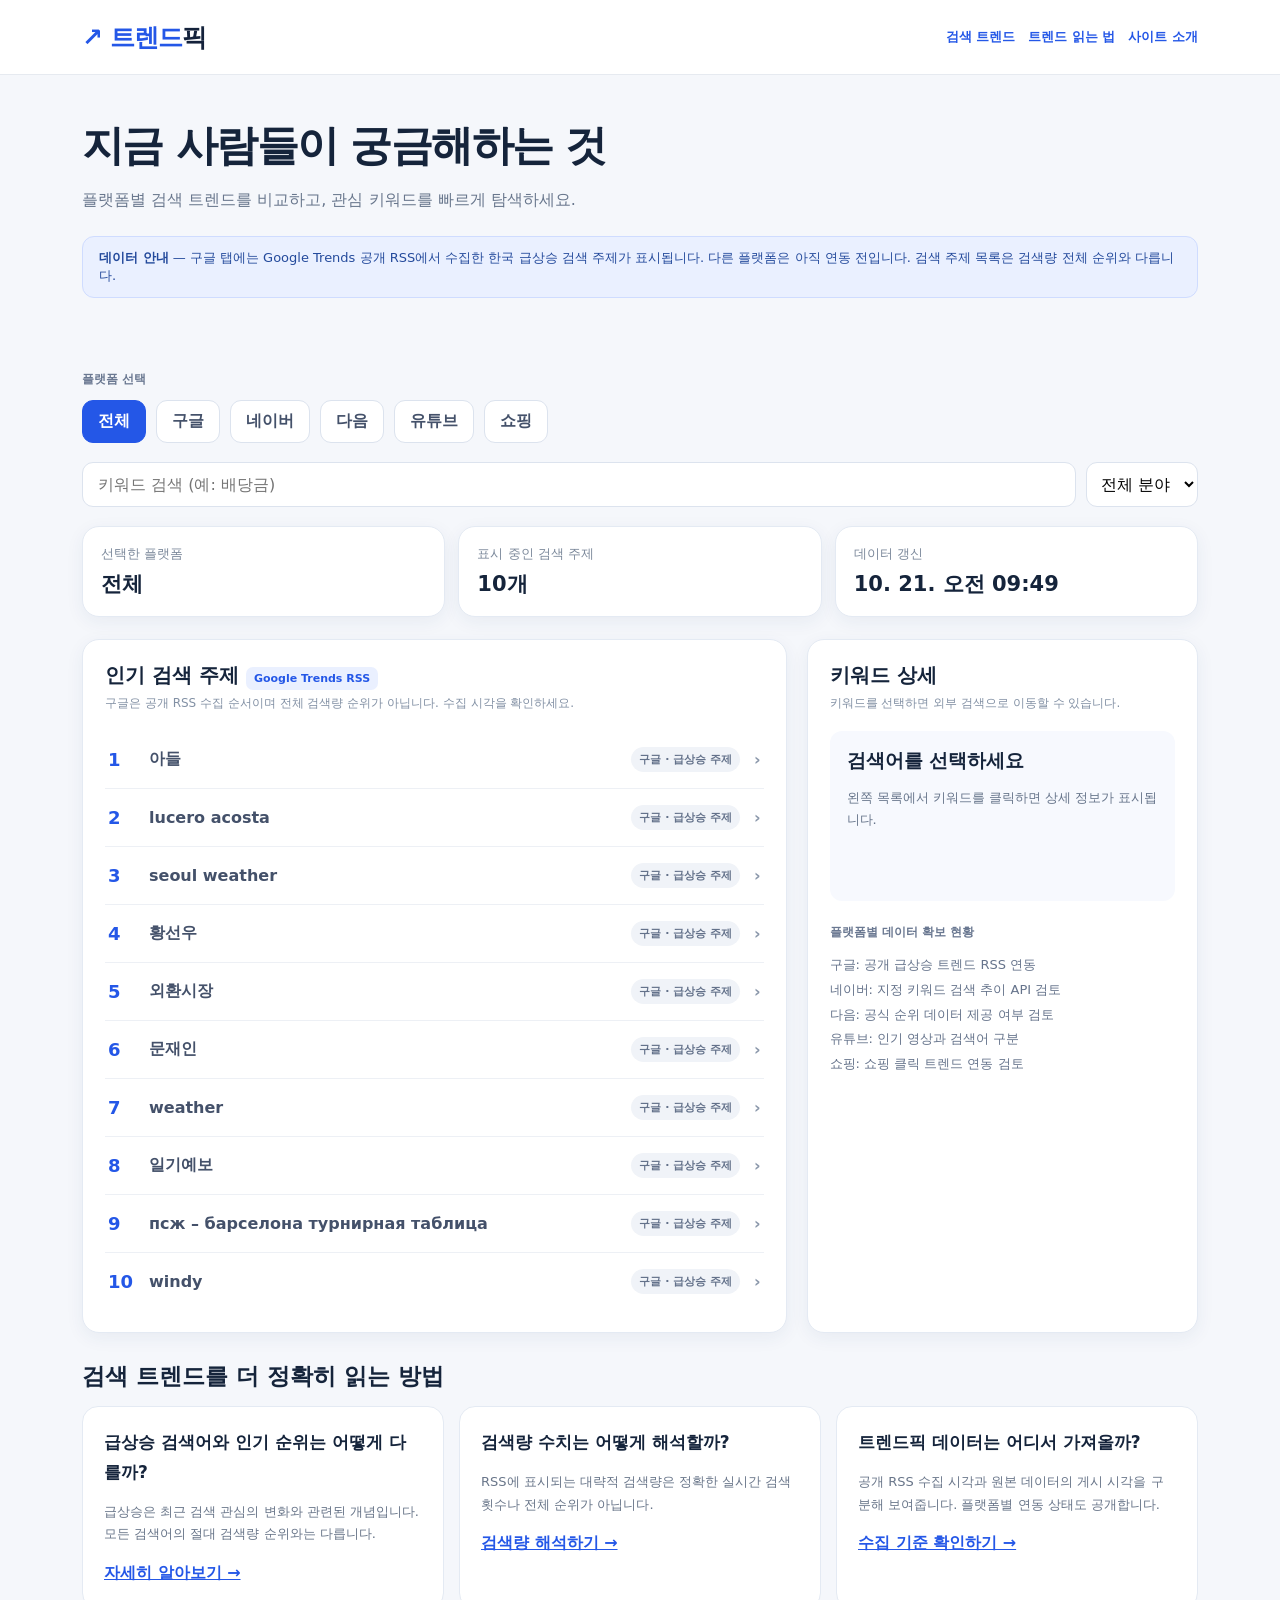
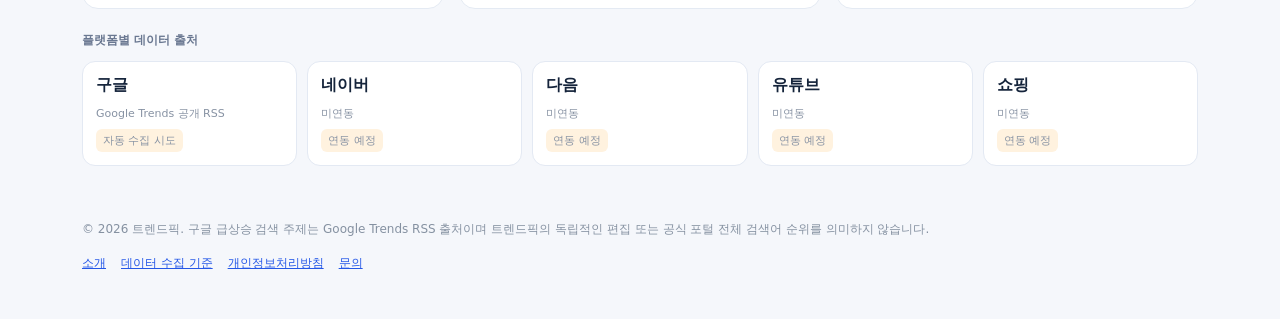
==== index.html @ c9e68863 "Add files via upload" ====
<!doctype html><html lang="ko"><head><meta charset="utf-8"><meta name="viewport" content="width=device-width,initial-scale=1"><meta name="description" content="포털별 인기 검색 트렌드를 한눈에 비교하는 트렌드픽 시제품"><title>트렌드픽 | 한국 검색 트렌드</title><style>:root{font-family:Pretendard,'Noto Sans KR',system-ui,sans-serif;color:#15243b;background:#f5f7fb}*{box-sizing:border-box}body{margin:0}header{background:#fff;border-bottom:1px solid #e6eaf0}.wrap{max-width:1160px;margin:auto;padding:0 22px}.nav{height:74px;display:flex;align-items:center;justify-content:space-between}.brand{font-size:25px;font-weight:900;letter-spacing:-1px;color:#2457e7}.brand span{color:#14223b}.nav small{color:#687589}.hero{padding:43px 0 27px}.hero h1{font-size:clamp(27px,4vw,42px);letter-spacing:-1.6px;margin:0 0 12px}.hero p{color:#69778d;margin:0;line-height:1.7}.notice{background:#eaf0ff;border:1px solid #cfdcff;color:#244a9c;padding:12px 16px;border-radius:12px;margin:23px 0;font-size:13px}.controls{display:flex;gap:10px;flex-wrap:wrap;margin-bottom:19px}button,input,select{font:inherit}button{cursor:pointer;border:1px solid #dce3ee;background:white;color:#44516a;border-radius:11px;padding:10px 15px;font-weight:700}button.active{background:#2457e7;color:white;border-color:#2457e7}.search{display:flex;gap:10px;flex:1;min-width:220px}.search input{width:100%;border:1px solid #dce3ee;border-radius:11px;padding:12px 15px;outline:none}.stats{display:grid;grid-template-columns:repeat(3,1fr);gap:13px;margin-bottom:22px}.stat,.panel{background:white;border:1px solid #e4eaf3;border-radius:17px;box-shadow:0 5px 18px #1a3d7710}.stat{padding:18px}.stat small{display:block;color:#7c899b;margin-bottom:7px}.stat strong{font-size:21px}.layout{display:grid;grid-template-columns:minmax(0,1.8fr) minmax(260px,1fr);gap:20px}.panel{padding:22px}.panel h2{font-size:20px;margin:0 0 6px}.sub{font-size:12px;color:#8290a4;margin:0 0 19px}.trend{width:100%;display:flex;align-items:center;text-align:left;border:0;border-bottom:1px solid #edf0f5;border-radius:0;padding:16px 3px;gap:14px;background:transparent}.trend:last-child{border-bottom:0}.trend:hover{background:#f8faff}.rank{font-weight:900;font-size:18px;width:27px;color:#2457e7}.term{flex:1;font-weight:750}.cat{font-size:11px;border-radius:20px;padding:5px 8px;background:#f0f3f8;color:#63718a}.arrow{color:#8a97aa}.detail{background:#f7f9fe;border-radius:12px;padding:17px;min-height:170px}.detail h3{margin:0 0 9px}.detail p{color:#67758b;font-size:13px;line-height:1.7}.links{display:flex;gap:7px;flex-wrap:wrap;margin-top:15px}.links a{color:#2457e7;text-decoration:none;background:white;border:1px solid #dce4f2;padding:9px 10px;border-radius:9px;font-size:12px;font-weight:700}.pill{display:inline-block;font-size:11px;color:#2457e7;background:#eaf0ff;border-radius:30px;padding:5px 9px;margin-bottom:10px}.empty{color:#8290a4;padding:30px 5px}.foot{font-size:12px;color:#8591a1;padding:30px 0 45px;line-height:1.8}.section{font-size:12px;font-weight:800;color:#6a7891;margin:23px 0 12px}.sources{display:grid;grid-template-columns:repeat(5,1fr);gap:10px;margin-bottom:23px}.source{padding:13px;background:#fff;border:1px solid #e3e9f3;border-radius:13px}.source b{display:block;margin-bottom:6px}.source span{font-size:11px;color:#8792a3}.badge{display:inline-block;font-size:10px;background:#fff2df;color:#9d6114;padding:4px 7px;border-radius:6px;margin-top:8px}@media(max-width:750px){.layout{grid-template-columns:1fr}.stats{grid-template-columns:1fr 1fr}.stats .stat:last-child{grid-column:1/-1}.sources{grid-template-columns:repeat(2,1fr)}.nav small{display:none}.hero{padding-top:30px}.panel{padding:17px}}.toplinks{display:flex;gap:13px;flex-wrap:wrap}.toplinks a{font-size:13px;color:#2457e7;text-decoration:none;font-weight:750}.editorial{margin-top:28px}.editorial h2{font-size:23px;margin:0 0 14px}.articlegrid{display:grid;grid-template-columns:repeat(3,1fr);gap:15px}.articlecard{background:#fff;border:1px solid #e4eaf3;border-radius:16px;padding:21px;line-height:1.75}.articlecard h3{font-size:17px;margin:0 0 8px}.articlecard p{font-size:13px;color:#687589}.articlecard a{font-weight:800;color:#2457e7}.legalnav{display:flex;gap:15px;flex-wrap:wrap;margin-top:12px}.legalnav a{color:#2457e7}.detailmeta{border-top:1px solid #dce4f2;margin-top:15px;padding-top:12px;font-size:12px;color:#63718a}@media(max-width:750px){.articlegrid{grid-template-columns:1fr}.toplinks{gap:8px}} </style></head><body><header><div class="wrap nav"><div class="brand">↗ 트렌드<span>픽</span></div><nav class="toplinks" aria-label="사이트 안내"><a href="./">검색 트렌드</a><a href="./guide.html">트렌드 읽는 법</a><a href="./about.html">사이트 소개</a></nav></div></header><main class="wrap"><section class="hero"><h1>지금 사람들이 궁금해하는 것</h1><p>플랫폼별 검색 트렌드를 비교하고, 관심 키워드를 빠르게 탐색하세요.</p><div class="notice"><b>데이터 안내</b> — 구글 탭에는 Google Trends 공개 RSS에서 수집한 한국 급상승 검색 주제가 표시됩니다. 다른 플랫폼은 아직 연동 전입니다. 검색 주제 목록은 검색량 전체 순위와 다릅니다.</div></section><div class="section">플랫폼 선택</div><div id="platforms" class="controls"></div><div class="controls"><div class="search"><input id="search" placeholder="키워드 검색 (예: 배당금)" aria-label="키워드 검색"></div><select id="category" aria-label="분야 선택" style="border:1px solid #dce3ee;border-radius:11px;padding:10px;background:white"><option value="전체">전체 분야</option><option>경제</option><option>부동산</option><option>생활</option><option>문화</option><option>IT</option><option>쇼핑</option></select></div><div class="stats"><div class="stat"><small>선택한 플랫폼</small><strong id="selectedPlatform">전체</strong></div><div class="stat"><small>표시 중인 검색 주제</small><strong id="count">0개</strong></div><div class="stat"><small>데이터 갱신</small><strong id="updatedAt">확인 중</strong></div></div><div class="layout"><section class="panel"><h2>인기 검색 주제 <span style="font-size:11px;color:#2457e7;background:#eaf0ff;padding:5px 8px;border-radius:7px" id="sourceBadge">데이터 확인 중</span></h2><p class="sub">구글은 공개 RSS 수집 순서이며 전체 검색량 순위가 아닙니다. 수집 시각을 확인하세요.</p><div id="list"></div></section><aside class="panel"><h2>키워드 상세</h2><p class="sub">키워드를 선택하면 외부 검색으로 이동할 수 있습니다.</p><div class="detail" id="detail"><h3>검색어를 선택하세요</h3><p>왼쪽 목록에서 키워드를 클릭하면 상세 정보가 표시됩니다.</p></div><div class="section">플랫폼별 데이터 확보 현황</div><div style="font-size:13px;line-height:1.9;color:#65738b">구글: 공개 급상승 트렌드 RSS 연동<br>네이버: 지정 키워드 검색 추이 API 검토<br>다음: 공식 순위 데이터 제공 여부 검토<br>유튜브: 인기 영상과 검색어 구분<br>쇼핑: 쇼핑 클릭 트렌드 연동 검토</div></aside></div><section class="editorial"><h2>검색 트렌드를 더 정확히 읽는 방법</h2><div class="articlegrid"><article class="articlecard"><h3>급상승 검색어와 인기 순위는 어떻게 다를까?</h3><p>급상승은 최근 검색 관심의 변화와 관련된 개념입니다. 모든 검색어의 절대 검색량 순위와는 다릅니다.</p><a href="./guide.html#difference">자세히 알아보기 →</a></article><article class="articlecard"><h3>검색량 수치는 어떻게 해석할까?</h3><p>RSS에 표시되는 대략적 검색량은 정확한 실시간 검색 횟수나 전체 순위가 아닙니다.</p><a href="./guide.html#traffic">검색량 해석하기 →</a></article><article class="articlecard"><h3>트렌드픽 데이터는 어디서 가져올까?</h3><p>공개 RSS 수집 시각과 원본 데이터의 게시 시각을 구분해 보여줍니다. 플랫폼별 연동 상태도 공개합니다.</p><a href="./methodology.html">수집 기준 확인하기 →</a></article></div></section><div class="section">플랫폼별 데이터 출처</div><div class="sources" id="sources"></div><footer class="foot">© 2026 트렌드픽. 구글 급상승 검색 주제는 Google Trends RSS 출처이며 트렌드픽의 독립적인 편집 또는 공식 포털 전체 검색어 순위를 의미하지 않습니다.<br><nav class="legalnav"><a href="./about.html">소개</a><a href="./methodology.html">데이터 수집 기준</a><a href="./privacy.html">개인정보처리방침</a><a href="./contact.html">문의</a></nav></footer></main><script>
const platforms=['전체','구글','네이버','다음','유튜브','쇼핑'];
let platform='전체', data=[], fetchedAt=null, status='불러오는 중';
const $=id=>document.getElementById(id);
const safe=s=>String(s??'').replace(/[&<>"']/g,c=>({'&':'&amp;','<':'&lt;','>':'&gt;','"':'&quot;',"'":'&#39;'}[c]));
function draw(){
 $('platforms').innerHTML=platforms.map(p=>`<button class="${p===platform?'active':''}" data-p="${p}">${p}</button>`).join('');
 document.querySelectorAll('[data-p]').forEach(b=>b.onclick=()=>{platform=b.dataset.p;draw()});
 const q=$('search').value.trim().toLowerCase(),c=$('category').value;
 const relevant=(platform==='구글'||platform==='전체')?data:[];
 const filtered=relevant.filter(d=>d.title.toLowerCase().includes(q)&&(c==='전체'));
 $('selectedPlatform').textContent=platform;$('count').textContent=filtered.length+'개';
 $('updatedAt').textContent=fetchedAt?new Date(fetchedAt).toLocaleString('ko-KR',{timeZone:'Asia/Seoul',month:'numeric',day:'numeric',hour:'2-digit',minute:'2-digit'}):'연동 대기';
 $('sourceBadge').textContent=platform==='구글'||platform==='전체'?'Google Trends RSS':'연동 전';
 $('list').innerHTML=filtered.length?filtered.map((d,i)=>`<button class="trend" data-idx="${data.indexOf(d)}"><span class="rank">${i+1}</span><span class="term">${safe(d.title)}</span><span class="cat">구글 · 급상승 주제</span><span class="arrow">›</span></button>`).join(''):
 `<div class="empty">${platform==='전체'||platform==='구글'?safe(status):safe(platform)+' 데이터는 아직 연동되지 않았습니다. 실제 순위를 제공하지 않습니다.'}${c!=='전체'?' (현재 분야별 분류 미지원)':''}</div>`;
 document.querySelectorAll('[data-idx]').forEach(b=>b.onclick=()=>show(data[+b.dataset.idx]));
}
function show(d){
 const t=encodeURIComponent(d.title);
 history.replaceState(null,'','#topic='+t);
 const news=(d.news||[]).filter(n=>n.url&&n.url.startsWith('https://')).map(n=>`<li><a target="_blank" rel="noopener noreferrer" href="${safe(n.url)}">${safe(n.title||n.source||'관련 기사')} ↗</a> <small>${safe(n.source)}</small></li>`).join('');
 $('detail').innerHTML=`<span class="pill">Google Trends · 한국 급상승 주제</span><h3>${safe(d.title)}</h3><p>RSS 제공 대략적 검색량: ${safe(d.approx_traffic||'미표시')}. 이 검색어가 주목받은 정확한 이유는 제공된 기사만으로 확정할 수 없습니다. 아래 원문을 비교해 확인하세요.</p><div class="detailmeta">원본 주제 게시 시각: ${safe(d.pub_date||d.published||'미제공')}<br>수집 시각: ${safe(fetchedAt||'미확인')}<br>출처: Google Trends 공개 RSS · 수집 목록의 번호는 공식 검색량 순위가 아닙니다.</div>${news?'<ul style="padding-left:20px;line-height:1.8;font-size:13px">'+news+'</ul>':''}<div class="links"><a target="_blank" rel="noopener noreferrer" href="https://www.google.com/search?q=${t}">구글 검색 ↗</a><a target="_blank" rel="noopener noreferrer" href="https://search.naver.com/search.naver?query=${t}">네이버 검색 ↗</a><a target="_blank" rel="noopener noreferrer" href="https://www.youtube.com/results?search_query=${t}">유튜브 검색 ↗</a></div>`;
}
$('search').oninput=draw;$('category').onchange=draw;
$('sources').innerHTML=platforms.slice(1).map(p=>`<div class="source"><b>${p}</b><span>${p==='구글'?'Google Trends 공개 RSS':'미연동'}</span><br><span class="badge">${p==='구글'?'자동 수집 시도':'연동 예정'}</span></div>`).join('');
async function load(){try{
 const r=await fetch('./data/google_kr.json?ts='+Date.now(),{cache:'no-store'});
 if(!r.ok)throw Error('HTTP '+r.status);
 const j=await r.json();if(!Array.isArray(j.items))throw Error('잘못된 데이터');
 data=j.items;fetchedAt=j.fetched_at;
 status='아직 수집된 구글 검색 주제가 없습니다. GitHub Actions를 실행하거나 실행 기록을 확인하세요.';
 }catch(e){status='데이터 파일을 읽지 못했습니다. GitHub Actions와 data/google_kr.json을 확인하세요.';}
 draw();const target=decodeURIComponent(location.hash.replace(/^#topic=/,''));if(target){const item=data.find(x=>x.title===target);if(item)show(item);}}
load();
</script></body></html>
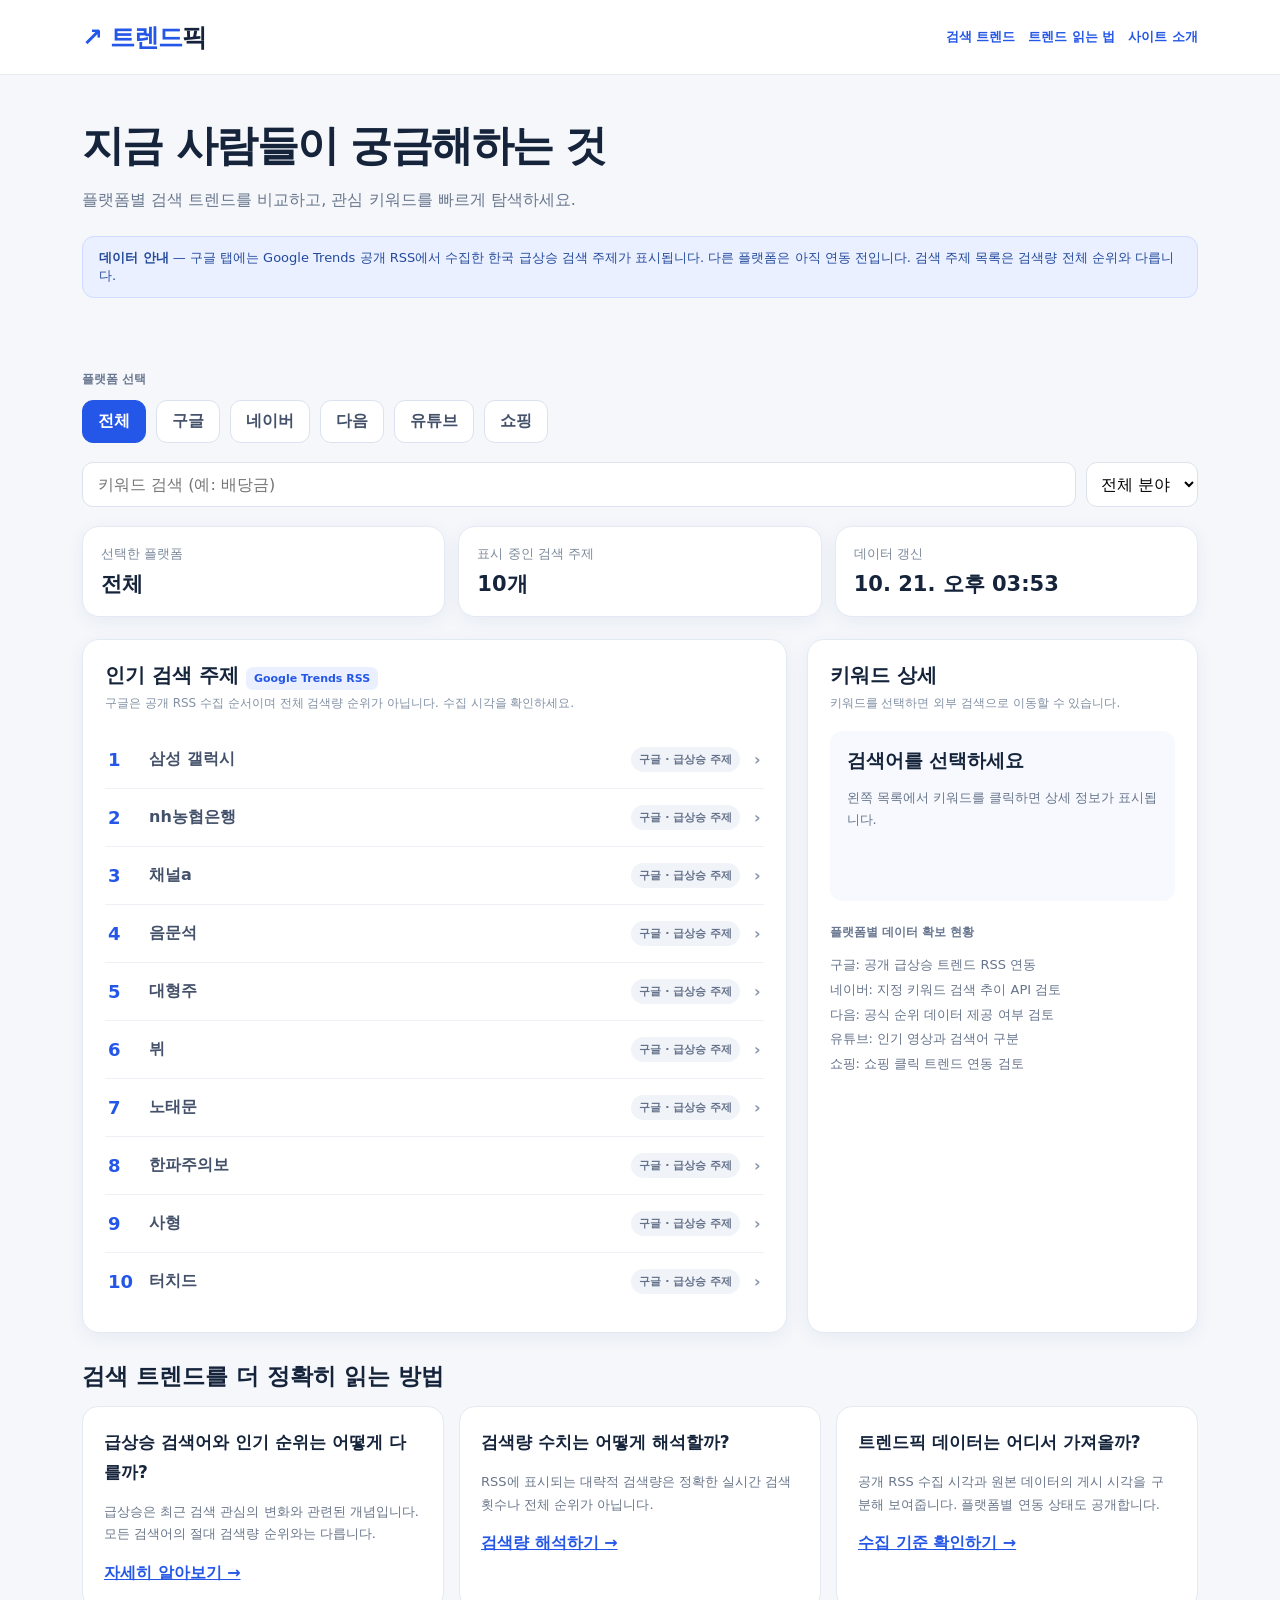
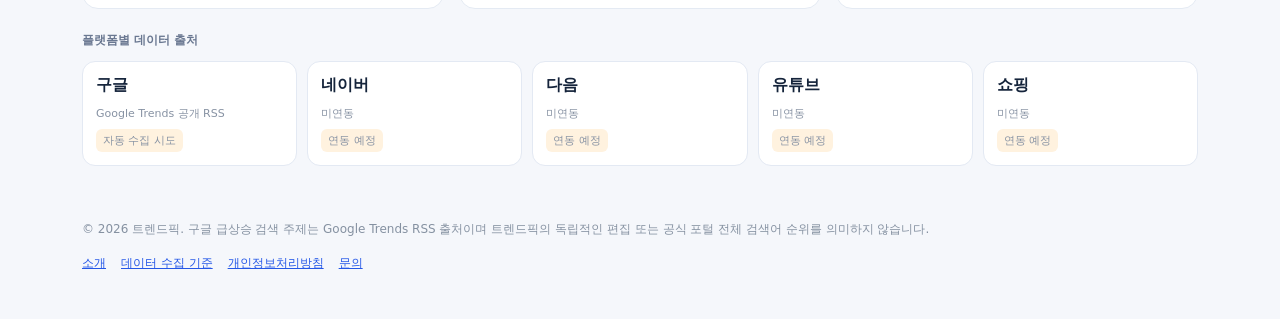
==== commit 0c405d0b: "Update index.html" ====
--- a/index.html
+++ b/index.html
@@ -1,4 +1,8 @@
-<!doctype html><html lang="ko"><head><meta charset="utf-8"><meta name="viewport" content="width=device-width,initial-scale=1"><meta name="description" content="포털별 인기 검색 트렌드를 한눈에 비교하는 트렌드픽 시제품"><title>트렌드픽 | 한국 검색 트렌드</title><style>:root{font-family:Pretendard,'Noto Sans KR',system-ui,sans-serif;color:#15243b;background:#f5f7fb}*{box-sizing:border-box}body{margin:0}header{background:#fff;border-bottom:1px solid #e6eaf0}.wrap{max-width:1160px;margin:auto;padding:0 22px}.nav{height:74px;display:flex;align-items:center;justify-content:space-between}.brand{font-size:25px;font-weight:900;letter-spacing:-1px;color:#2457e7}.brand span{color:#14223b}.nav small{color:#687589}.hero{padding:43px 0 27px}.hero h1{font-size:clamp(27px,4vw,42px);letter-spacing:-1.6px;margin:0 0 12px}.hero p{color:#69778d;margin:0;line-height:1.7}.notice{background:#eaf0ff;border:1px solid #cfdcff;color:#244a9c;padding:12px 16px;border-radius:12px;margin:23px 0;font-size:13px}.controls{display:flex;gap:10px;flex-wrap:wrap;margin-bottom:19px}button,input,select{font:inherit}button{cursor:pointer;border:1px solid #dce3ee;background:white;color:#44516a;border-radius:11px;padding:10px 15px;font-weight:700}button.active{background:#2457e7;color:white;border-color:#2457e7}.search{display:flex;gap:10px;flex:1;min-width:220px}.search input{width:100%;border:1px solid #dce3ee;border-radius:11px;padding:12px 15px;outline:none}.stats{display:grid;grid-template-columns:repeat(3,1fr);gap:13px;margin-bottom:22px}.stat,.panel{background:white;border:1px solid #e4eaf3;border-radius:17px;box-shadow:0 5px 18px #1a3d7710}.stat{padding:18px}.stat small{display:block;color:#7c899b;margin-bottom:7px}.stat strong{font-size:21px}.layout{display:grid;grid-template-columns:minmax(0,1.8fr) minmax(260px,1fr);gap:20px}.panel{padding:22px}.panel h2{font-size:20px;margin:0 0 6px}.sub{font-size:12px;color:#8290a4;margin:0 0 19px}.trend{width:100%;display:flex;align-items:center;text-align:left;border:0;border-bottom:1px solid #edf0f5;border-radius:0;padding:16px 3px;gap:14px;background:transparent}.trend:last-child{border-bottom:0}.trend:hover{background:#f8faff}.rank{font-weight:900;font-size:18px;width:27px;color:#2457e7}.term{flex:1;font-weight:750}.cat{font-size:11px;border-radius:20px;padding:5px 8px;background:#f0f3f8;color:#63718a}.arrow{color:#8a97aa}.detail{background:#f7f9fe;border-radius:12px;padding:17px;min-height:170px}.detail h3{margin:0 0 9px}.detail p{color:#67758b;font-size:13px;line-height:1.7}.links{display:flex;gap:7px;flex-wrap:wrap;margin-top:15px}.links a{color:#2457e7;text-decoration:none;background:white;border:1px solid #dce4f2;padding:9px 10px;border-radius:9px;font-size:12px;font-weight:700}.pill{display:inline-block;font-size:11px;color:#2457e7;background:#eaf0ff;border-radius:30px;padding:5px 9px;margin-bottom:10px}.empty{color:#8290a4;padding:30px 5px}.foot{font-size:12px;color:#8591a1;padding:30px 0 45px;line-height:1.8}.section{font-size:12px;font-weight:800;color:#6a7891;margin:23px 0 12px}.sources{display:grid;grid-template-columns:repeat(5,1fr);gap:10px;margin-bottom:23px}.source{padding:13px;background:#fff;border:1px solid #e3e9f3;border-radius:13px}.source b{display:block;margin-bottom:6px}.source span{font-size:11px;color:#8792a3}.badge{display:inline-block;font-size:10px;background:#fff2df;color:#9d6114;padding:4px 7px;border-radius:6px;margin-top:8px}@media(max-width:750px){.layout{grid-template-columns:1fr}.stats{grid-template-columns:1fr 1fr}.stats .stat:last-child{grid-column:1/-1}.sources{grid-template-columns:repeat(2,1fr)}.nav small{display:none}.hero{padding-top:30px}.panel{padding:17px}}.toplinks{display:flex;gap:13px;flex-wrap:wrap}.toplinks a{font-size:13px;color:#2457e7;text-decoration:none;font-weight:750}.editorial{margin-top:28px}.editorial h2{font-size:23px;margin:0 0 14px}.articlegrid{display:grid;grid-template-columns:repeat(3,1fr);gap:15px}.articlecard{background:#fff;border:1px solid #e4eaf3;border-radius:16px;padding:21px;line-height:1.75}.articlecard h3{font-size:17px;margin:0 0 8px}.articlecard p{font-size:13px;color:#687589}.articlecard a{font-weight:800;color:#2457e7}.legalnav{display:flex;gap:15px;flex-wrap:wrap;margin-top:12px}.legalnav a{color:#2457e7}.detailmeta{border-top:1px solid #dce4f2;margin-top:15px;padding-top:12px;font-size:12px;color:#63718a}@media(max-width:750px){.articlegrid{grid-template-columns:1fr}.toplinks{gap:8px}} </style></head><body><header><div class="wrap nav"><div class="brand">↗ 트렌드<span>픽</span></div><nav class="toplinks" aria-label="사이트 안내"><a href="./">검색 트렌드</a><a href="./guide.html">트렌드 읽는 법</a><a href="./about.html">사이트 소개</a></nav></div></header><main class="wrap"><section class="hero"><h1>지금 사람들이 궁금해하는 것</h1><p>플랫폼별 검색 트렌드를 비교하고, 관심 키워드를 빠르게 탐색하세요.</p><div class="notice"><b>데이터 안내</b> — 구글 탭에는 Google Trends 공개 RSS에서 수집한 한국 급상승 검색 주제가 표시됩니다. 다른 플랫폼은 아직 연동 전입니다. 검색 주제 목록은 검색량 전체 순위와 다릅니다.</div></section><div class="section">플랫폼 선택</div><div id="platforms" class="controls"></div><div class="controls"><div class="search"><input id="search" placeholder="키워드 검색 (예: 배당금)" aria-label="키워드 검색"></div><select id="category" aria-label="분야 선택" style="border:1px solid #dce3ee;border-radius:11px;padding:10px;background:white"><option value="전체">전체 분야</option><option>경제</option><option>부동산</option><option>생활</option><option>문화</option><option>IT</option><option>쇼핑</option></select></div><div class="stats"><div class="stat"><small>선택한 플랫폼</small><strong id="selectedPlatform">전체</strong></div><div class="stat"><small>표시 중인 검색 주제</small><strong id="count">0개</strong></div><div class="stat"><small>데이터 갱신</small><strong id="updatedAt">확인 중</strong></div></div><div class="layout"><section class="panel"><h2>인기 검색 주제 <span style="font-size:11px;color:#2457e7;background:#eaf0ff;padding:5px 8px;border-radius:7px" id="sourceBadge">데이터 확인 중</span></h2><p class="sub">구글은 공개 RSS 수집 순서이며 전체 검색량 순위가 아닙니다. 수집 시각을 확인하세요.</p><div id="list"></div></section><aside class="panel"><h2>키워드 상세</h2><p class="sub">키워드를 선택하면 외부 검색으로 이동할 수 있습니다.</p><div class="detail" id="detail"><h3>검색어를 선택하세요</h3><p>왼쪽 목록에서 키워드를 클릭하면 상세 정보가 표시됩니다.</p></div><div class="section">플랫폼별 데이터 확보 현황</div><div style="font-size:13px;line-height:1.9;color:#65738b">구글: 공개 급상승 트렌드 RSS 연동<br>네이버: 지정 키워드 검색 추이 API 검토<br>다음: 공식 순위 데이터 제공 여부 검토<br>유튜브: 인기 영상과 검색어 구분<br>쇼핑: 쇼핑 클릭 트렌드 연동 검토</div></aside></div><section class="editorial"><h2>검색 트렌드를 더 정확히 읽는 방법</h2><div class="articlegrid"><article class="articlecard"><h3>급상승 검색어와 인기 순위는 어떻게 다를까?</h3><p>급상승은 최근 검색 관심의 변화와 관련된 개념입니다. 모든 검색어의 절대 검색량 순위와는 다릅니다.</p><a href="./guide.html#difference">자세히 알아보기 →</a></article><article class="articlecard"><h3>검색량 수치는 어떻게 해석할까?</h3><p>RSS에 표시되는 대략적 검색량은 정확한 실시간 검색 횟수나 전체 순위가 아닙니다.</p><a href="./guide.html#traffic">검색량 해석하기 →</a></article><article class="articlecard"><h3>트렌드픽 데이터는 어디서 가져올까?</h3><p>공개 RSS 수집 시각과 원본 데이터의 게시 시각을 구분해 보여줍니다. 플랫폼별 연동 상태도 공개합니다.</p><a href="./methodology.html">수집 기준 확인하기 →</a></article></div></section><div class="section">플랫폼별 데이터 출처</div><div class="sources" id="sources"></div><footer class="foot">© 2026 트렌드픽. 구글 급상승 검색 주제는 Google Trends RSS 출처이며 트렌드픽의 독립적인 편집 또는 공식 포털 전체 검색어 순위를 의미하지 않습니다.<br><nav class="legalnav"><a href="./about.html">소개</a><a href="./methodology.html">데이터 수집 기준</a><a href="./privacy.html">개인정보처리방침</a><a href="./contact.html">문의</a></nav></footer></main><script>
+<!doctype html><html lang="ko"><head><meta charset="utf-8"><meta name="viewport" content="width=device-width,initial-scale=1"><meta name="description" content="포털별 인기 검색 트렌드를 한눈에 비교하는 트렌드픽 시제품"><title>트렌드픽 | 한국 검색 트렌드</title><meta property="og:type" content="website">
+<meta property="og:title" content="트렌드픽 | 한국 검색 트렌드">
+<meta property="og:description" content="구글 등 주요 플랫폼의 인기 검색 트렌드를 한눈에 살펴보는 트렌드 정보 사이트입니다.">
+<meta property="og:url" content="https://trendpick-site.github.io/">
+<meta property="og:locale" content="ko_KR"><style>:root{font-family:Pretendard,'Noto Sans KR',system-ui,sans-serif;color:#15243b;background:#f5f7fb}*{box-sizing:border-box}body{margin:0}header{background:#fff;border-bottom:1px solid #e6eaf0}.wrap{max-width:1160px;margin:auto;padding:0 22px}.nav{height:74px;display:flex;align-items:center;justify-content:space-between}.brand{font-size:25px;font-weight:900;letter-spacing:-1px;color:#2457e7}.brand span{color:#14223b}.nav small{color:#687589}.hero{padding:43px 0 27px}.hero h1{font-size:clamp(27px,4vw,42px);letter-spacing:-1.6px;margin:0 0 12px}.hero p{color:#69778d;margin:0;line-height:1.7}.notice{background:#eaf0ff;border:1px solid #cfdcff;color:#244a9c;padding:12px 16px;border-radius:12px;margin:23px 0;font-size:13px}.controls{display:flex;gap:10px;flex-wrap:wrap;margin-bottom:19px}button,input,select{font:inherit}button{cursor:pointer;border:1px solid #dce3ee;background:white;color:#44516a;border-radius:11px;padding:10px 15px;font-weight:700}button.active{background:#2457e7;color:white;border-color:#2457e7}.search{display:flex;gap:10px;flex:1;min-width:220px}.search input{width:100%;border:1px solid #dce3ee;border-radius:11px;padding:12px 15px;outline:none}.stats{display:grid;grid-template-columns:repeat(3,1fr);gap:13px;margin-bottom:22px}.stat,.panel{background:white;border:1px solid #e4eaf3;border-radius:17px;box-shadow:0 5px 18px #1a3d7710}.stat{padding:18px}.stat small{display:block;color:#7c899b;margin-bottom:7px}.stat strong{font-size:21px}.layout{display:grid;grid-template-columns:minmax(0,1.8fr) minmax(260px,1fr);gap:20px}.panel{padding:22px}.panel h2{font-size:20px;margin:0 0 6px}.sub{font-size:12px;color:#8290a4;margin:0 0 19px}.trend{width:100%;display:flex;align-items:center;text-align:left;border:0;border-bottom:1px solid #edf0f5;border-radius:0;padding:16px 3px;gap:14px;background:transparent}.trend:last-child{border-bottom:0}.trend:hover{background:#f8faff}.rank{font-weight:900;font-size:18px;width:27px;color:#2457e7}.term{flex:1;font-weight:750}.cat{font-size:11px;border-radius:20px;padding:5px 8px;background:#f0f3f8;color:#63718a}.arrow{color:#8a97aa}.detail{background:#f7f9fe;border-radius:12px;padding:17px;min-height:170px}.detail h3{margin:0 0 9px}.detail p{color:#67758b;font-size:13px;line-height:1.7}.links{display:flex;gap:7px;flex-wrap:wrap;margin-top:15px}.links a{color:#2457e7;text-decoration:none;background:white;border:1px solid #dce4f2;padding:9px 10px;border-radius:9px;font-size:12px;font-weight:700}.pill{display:inline-block;font-size:11px;color:#2457e7;background:#eaf0ff;border-radius:30px;padding:5px 9px;margin-bottom:10px}.empty{color:#8290a4;padding:30px 5px}.foot{font-size:12px;color:#8591a1;padding:30px 0 45px;line-height:1.8}.section{font-size:12px;font-weight:800;color:#6a7891;margin:23px 0 12px}.sources{display:grid;grid-template-columns:repeat(5,1fr);gap:10px;margin-bottom:23px}.source{padding:13px;background:#fff;border:1px solid #e3e9f3;border-radius:13px}.source b{display:block;margin-bottom:6px}.source span{font-size:11px;color:#8792a3}.badge{display:inline-block;font-size:10px;background:#fff2df;color:#9d6114;padding:4px 7px;border-radius:6px;margin-top:8px}@media(max-width:750px){.layout{grid-template-columns:1fr}.stats{grid-template-columns:1fr 1fr}.stats .stat:last-child{grid-column:1/-1}.sources{grid-template-columns:repeat(2,1fr)}.nav small{display:none}.hero{padding-top:30px}.panel{padding:17px}}.toplinks{display:flex;gap:13px;flex-wrap:wrap}.toplinks a{font-size:13px;color:#2457e7;text-decoration:none;font-weight:750}.editorial{margin-top:28px}.editorial h2{font-size:23px;margin:0 0 14px}.articlegrid{display:grid;grid-template-columns:repeat(3,1fr);gap:15px}.articlecard{background:#fff;border:1px solid #e4eaf3;border-radius:16px;padding:21px;line-height:1.75}.articlecard h3{font-size:17px;margin:0 0 8px}.articlecard p{font-size:13px;color:#687589}.articlecard a{font-weight:800;color:#2457e7}.legalnav{display:flex;gap:15px;flex-wrap:wrap;margin-top:12px}.legalnav a{color:#2457e7}.detailmeta{border-top:1px solid #dce4f2;margin-top:15px;padding-top:12px;font-size:12px;color:#63718a}@media(max-width:750px){.articlegrid{grid-template-columns:1fr}.toplinks{gap:8px}} </style></head><body><header><div class="wrap nav"><div class="brand">↗ 트렌드<span>픽</span></div><nav class="toplinks" aria-label="사이트 안내"><a href="./">검색 트렌드</a><a href="./guide.html">트렌드 읽는 법</a><a href="./about.html">사이트 소개</a></nav></div></header><main class="wrap"><section class="hero"><h1>지금 사람들이 궁금해하는 것</h1><p>플랫폼별 검색 트렌드를 비교하고, 관심 키워드를 빠르게 탐색하세요.</p><div class="notice"><b>데이터 안내</b> — 구글 탭에는 Google Trends 공개 RSS에서 수집한 한국 급상승 검색 주제가 표시됩니다. 다른 플랫폼은 아직 연동 전입니다. 검색 주제 목록은 검색량 전체 순위와 다릅니다.</div></section><div class="section">플랫폼 선택</div><div id="platforms" class="controls"></div><div class="controls"><div class="search"><input id="search" placeholder="키워드 검색 (예: 배당금)" aria-label="키워드 검색"></div><select id="category" aria-label="분야 선택" style="border:1px solid #dce3ee;border-radius:11px;padding:10px;background:white"><option value="전체">전체 분야</option><option>경제</option><option>부동산</option><option>생활</option><option>문화</option><option>IT</option><option>쇼핑</option></select></div><div class="stats"><div class="stat"><small>선택한 플랫폼</small><strong id="selectedPlatform">전체</strong></div><div class="stat"><small>표시 중인 검색 주제</small><strong id="count">0개</strong></div><div class="stat"><small>데이터 갱신</small><strong id="updatedAt">확인 중</strong></div></div><div class="layout"><section class="panel"><h2>인기 검색 주제 <span style="font-size:11px;color:#2457e7;background:#eaf0ff;padding:5px 8px;border-radius:7px" id="sourceBadge">데이터 확인 중</span></h2><p class="sub">구글은 공개 RSS 수집 순서이며 전체 검색량 순위가 아닙니다. 수집 시각을 확인하세요.</p><div id="list"></div></section><aside class="panel"><h2>키워드 상세</h2><p class="sub">키워드를 선택하면 외부 검색으로 이동할 수 있습니다.</p><div class="detail" id="detail"><h3>검색어를 선택하세요</h3><p>왼쪽 목록에서 키워드를 클릭하면 상세 정보가 표시됩니다.</p></div><div class="section">플랫폼별 데이터 확보 현황</div><div style="font-size:13px;line-height:1.9;color:#65738b">구글: 공개 급상승 트렌드 RSS 연동<br>네이버: 지정 키워드 검색 추이 API 검토<br>다음: 공식 순위 데이터 제공 여부 검토<br>유튜브: 인기 영상과 검색어 구분<br>쇼핑: 쇼핑 클릭 트렌드 연동 검토</div></aside></div><section class="editorial"><h2>검색 트렌드를 더 정확히 읽는 방법</h2><div class="articlegrid"><article class="articlecard"><h3>급상승 검색어와 인기 순위는 어떻게 다를까?</h3><p>급상승은 최근 검색 관심의 변화와 관련된 개념입니다. 모든 검색어의 절대 검색량 순위와는 다릅니다.</p><a href="./guide.html#difference">자세히 알아보기 →</a></article><article class="articlecard"><h3>검색량 수치는 어떻게 해석할까?</h3><p>RSS에 표시되는 대략적 검색량은 정확한 실시간 검색 횟수나 전체 순위가 아닙니다.</p><a href="./guide.html#traffic">검색량 해석하기 →</a></article><article class="articlecard"><h3>트렌드픽 데이터는 어디서 가져올까?</h3><p>공개 RSS 수집 시각과 원본 데이터의 게시 시각을 구분해 보여줍니다. 플랫폼별 연동 상태도 공개합니다.</p><a href="./methodology.html">수집 기준 확인하기 →</a></article></div></section><div class="section">플랫폼별 데이터 출처</div><div class="sources" id="sources"></div><footer class="foot">© 2026 트렌드픽. 구글 급상승 검색 주제는 Google Trends RSS 출처이며 트렌드픽의 독립적인 편집 또는 공식 포털 전체 검색어 순위를 의미하지 않습니다.<br><nav class="legalnav"><a href="./about.html">소개</a><a href="./methodology.html">데이터 수집 기준</a><a href="./privacy.html">개인정보처리방침</a><a href="./contact.html">문의</a></nav></footer></main><script>
 const platforms=['전체','구글','네이버','다음','유튜브','쇼핑'];
 let platform='전체', data=[], fetchedAt=null, status='불러오는 중';
 const $=id=>document.getElementById(id);
@@ -33,4 +37,4 @@
  }catch(e){status='데이터 파일을 읽지 못했습니다. GitHub Actions와 data/google_kr.json을 확인하세요.';}
  draw();const target=decodeURIComponent(location.hash.replace(/^#topic=/,''));if(target){const item=data.find(x=>x.title===target);if(item)show(item);}}
 load();
-</script></body></html>+</script></body></html>
